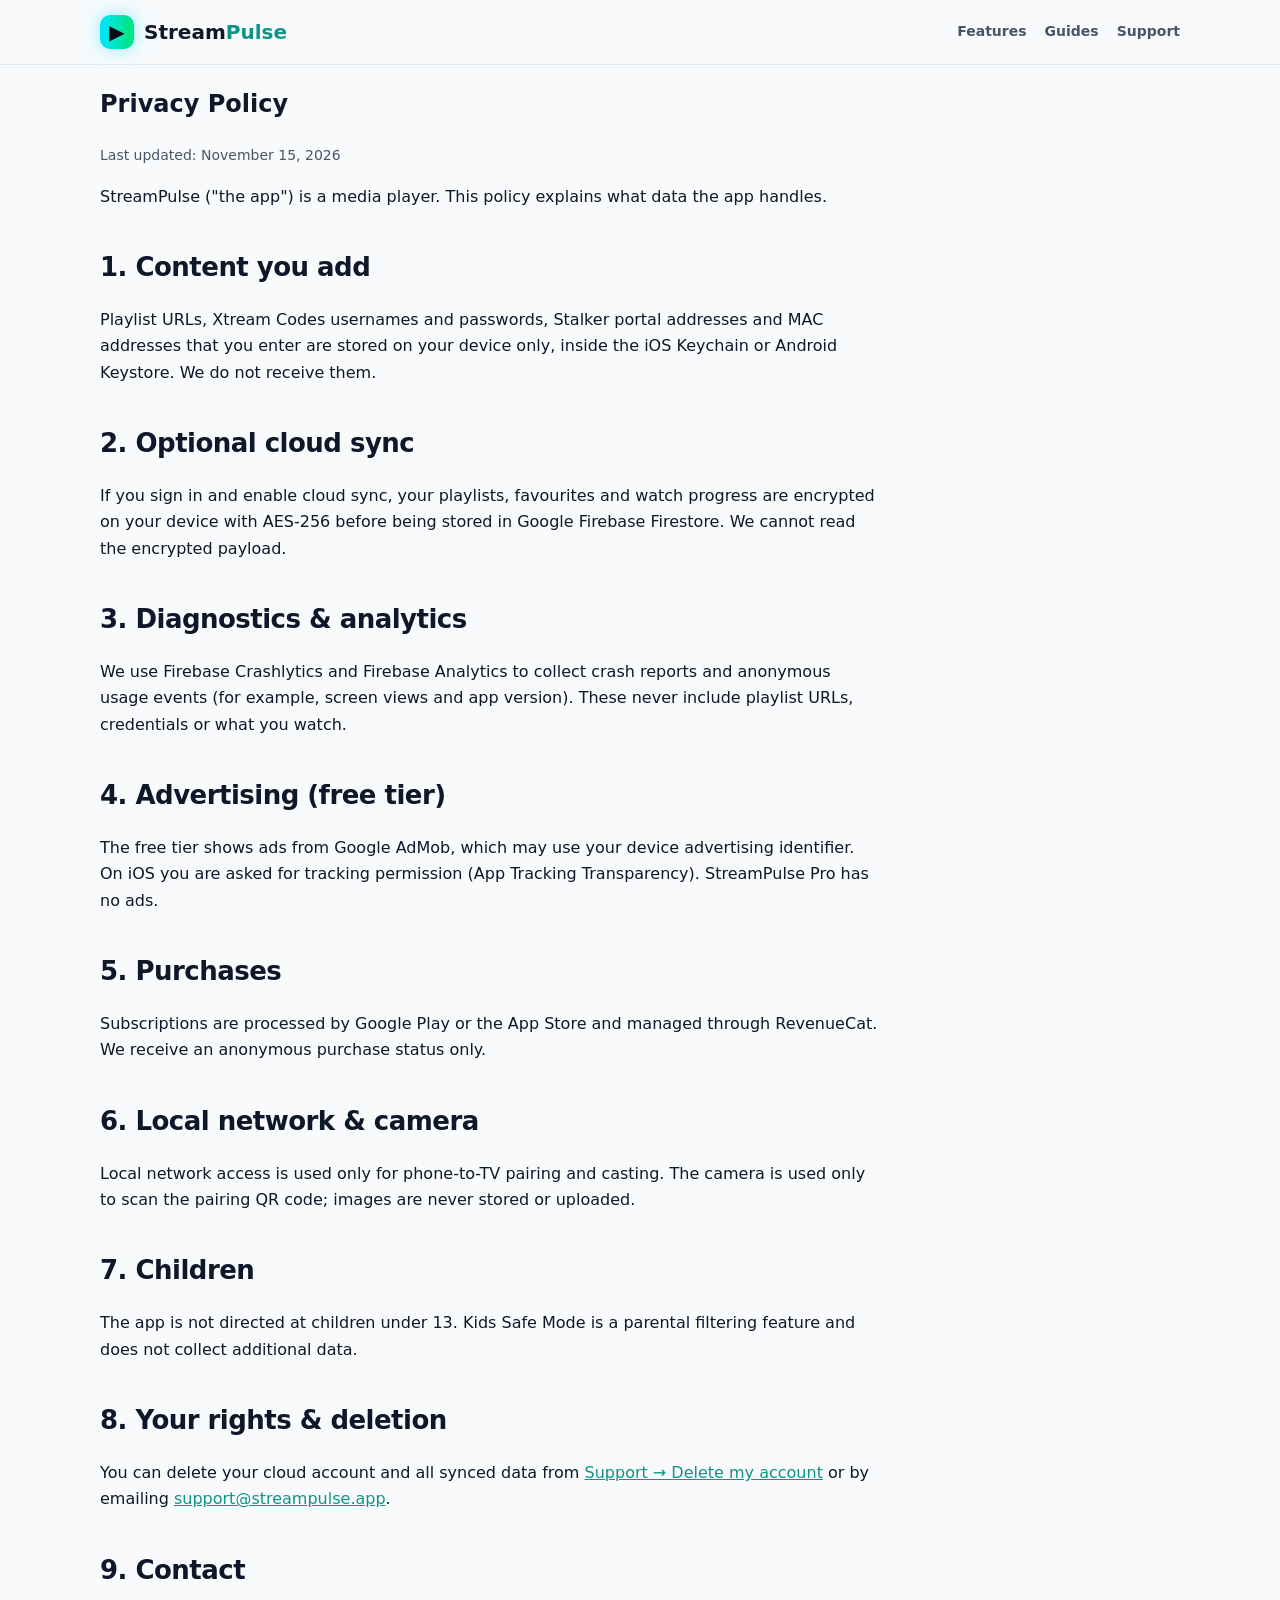
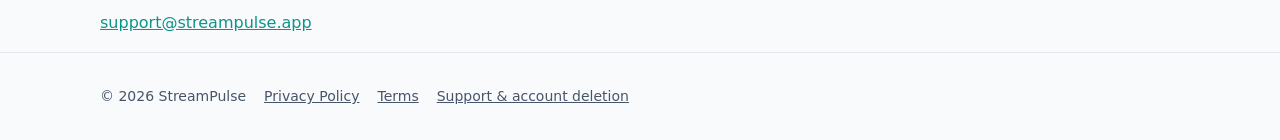
==== privacy-policy.html @ 14eb7f51 "StreamPulse website: landing page, guides, legal and store files Co-Authored-By: Claude Opus 5.5 <no" ====
<!doctype html>
<html lang="en"><head><meta charset="utf-8"><meta name="viewport" content="width=device-width,initial-scale=1">
<title>Privacy Policy | StreamPulse</title><meta name="description" content="How StreamPulse handles your data.">
<link rel="canonical" href="https://sunilkumar101.github.io/streampulse-web/privacy-policy.html"><meta name="theme-color" content="#080A0F">
<link rel="stylesheet" href="assets/site.css"></head><body>
<header class="top"><div class="wrap"><a class="brand" href="./"><i>▶</i><span>Stream<b>Pulse</b></span></a>
<nav><a href="./#features">Features</a><a href="guides/">Guides</a><a href="support.html">Support</a></nav></div></header>
<main class="wrap"><article>
<h1>Privacy Policy</h1><p class="legal">Last updated: November 15, 2026</p>
<p>StreamPulse ("the app") is a media player. This policy explains what data the app handles.</p>
<h2>1. Content you add</h2>
<p>Playlist URLs, Xtream Codes usernames and passwords, Stalker portal addresses and MAC addresses that you enter are stored on your device only, inside the iOS Keychain or Android Keystore. We do not receive them.</p>
<h2>2. Optional cloud sync</h2>
<p>If you sign in and enable cloud sync, your playlists, favourites and watch progress are encrypted on your device with AES-256 before being stored in Google Firebase Firestore. We cannot read the encrypted payload.</p>
<h2>3. Diagnostics &amp; analytics</h2>
<p>We use Firebase Crashlytics and Firebase Analytics to collect crash reports and anonymous usage events (for example, screen views and app version). These never include playlist URLs, credentials or what you watch.</p>
<h2>4. Advertising (free tier)</h2>
<p>The free tier shows ads from Google AdMob, which may use your device advertising identifier. On iOS you are asked for tracking permission (App Tracking Transparency). StreamPulse Pro has no ads.</p>
<h2>5. Purchases</h2>
<p>Subscriptions are processed by Google Play or the App Store and managed through RevenueCat. We receive an anonymous purchase status only.</p>
<h2>6. Local network &amp; camera</h2>
<p>Local network access is used only for phone-to-TV pairing and casting. The camera is used only to scan the pairing QR code; images are never stored or uploaded.</p>
<h2>7. Children</h2>
<p>The app is not directed at children under 13. Kids Safe Mode is a parental filtering feature and does not collect additional data.</p>
<h2>8. Your rights &amp; deletion</h2>
<p>You can delete your cloud account and all synced data from <a href="support.html#delete">Support → Delete my account</a> or by emailing <a href="mailto:support@streampulse.app">support@streampulse.app</a>.</p>
<h2>9. Contact</h2><p><a href="mailto:support@streampulse.app">support@streampulse.app</a></p>
</article></main>
<footer><div class="wrap"><span>© 2026 StreamPulse</span><a href="privacy-policy.html">Privacy Policy</a>
<a href="terms.html">Terms</a><a href="support.html">Support &amp; account deletion</a></div></footer></body></html>
---- assets/site.css ----
:root{--bg:#080A0F;--surface:#121621;--text:#F8FAFC;--muted:#94A3B8;--border:rgba(255,255,255,.08);--emerald:#00E676;--cyan:#00E5FF;--gold:#F5C518}
@media (prefers-color-scheme:light){:root{--bg:#F8FAFC;--surface:#FFFFFF;--text:#0F172A;--muted:#475569;--border:#E2E8F0;--emerald:#0D9488;--cyan:#0D9488}}
*{box-sizing:border-box}html{scroll-behavior:smooth}
body{margin:0;background:var(--bg);color:var(--text);font:16px/1.65 Inter,system-ui,-apple-system,Segoe UI,Roboto,sans-serif}
a{color:var(--cyan)}img{max-width:100%;height:auto}
.wrap{max-width:1120px;margin:0 auto;padding:0 20px}
header.top{position:sticky;top:0;z-index:5;background:color-mix(in srgb,var(--bg) 88%,transparent);backdrop-filter:blur(12px);border-bottom:1px solid var(--border)}
header.top .wrap{display:flex;align-items:center;gap:16px;height:64px}
.brand{display:flex;align-items:center;gap:10px;font-weight:800;font-size:20px;color:var(--text);text-decoration:none}
.brand i{width:34px;height:34px;border-radius:10px;background:linear-gradient(90deg,#00E5FF,#00E676);display:grid;place-items:center;color:#080A0F;font-style:normal;box-shadow:0 0 18px rgba(0,229,255,.45)}
.brand b{color:var(--cyan)}
nav{margin-left:auto;display:flex;gap:18px;flex-wrap:wrap}nav a{color:var(--muted);text-decoration:none;font-weight:600;font-size:14px}nav a:hover{color:var(--text)}
.hero{padding:72px 0 40px;background:radial-gradient(60% 50% at 70% 10%,rgba(180,83,9,.25),transparent 70%)}
.hero h1{font-size:clamp(34px,6vw,60px);line-height:1.08;margin:12px 0 16px;letter-spacing:-.03em}
.hero p.lead{font-size:19px;color:var(--muted);max-width:640px}
.pill{display:inline-flex;gap:8px;align-items:center;padding:6px 14px;border-radius:999px;background:var(--surface);border:1px solid var(--border);font-size:12px;font-weight:800;letter-spacing:.06em;color:var(--emerald)}
.cta{display:flex;gap:12px;flex-wrap:wrap;margin-top:28px}
.btn{display:inline-flex;align-items:center;gap:10px;padding:14px 24px;border-radius:999px;font-weight:800;text-decoration:none}
.btn.neon{background:linear-gradient(90deg,#00E5FF,#00E676);color:#080A0F;box-shadow:0 0 24px rgba(0,229,255,.35)}
.btn.ghost{border:1px solid var(--border);color:var(--text)}
.grid{display:grid;gap:16px;grid-template-columns:repeat(auto-fit,minmax(240px,1fr))}
.card{background:var(--surface);border:1px solid var(--border);border-radius:20px;padding:22px}
.card h3{margin:.2em 0 .4em}
.bento{border-radius:20px;padding:22px;color:#fff;min-height:140px}
.b1{background:linear-gradient(135deg,#B45309,#451A03)}.b2{background:linear-gradient(135deg,#1D4ED8,#172554)}.b3{background:linear-gradient(135deg,#7E22CE,#3B0764)}.b4{background:linear-gradient(135deg,#BE123C,#4C0519)}.b5{background:linear-gradient(135deg,#047857,#064E3B)}
section{padding:48px 0}h2{font-size:clamp(26px,4vw,38px);letter-spacing:-.02em;margin:0 0 18px}
details{background:var(--surface);border:1px solid var(--border);border-radius:16px;padding:16px 20px;margin:10px 0}summary{cursor:pointer;font-weight:700}
.legal{color:var(--muted);font-size:14px}
article{max-width:780px}article h2{font-size:26px;margin-top:36px}
table{width:100%;border-collapse:collapse}th,td{text-align:left;padding:10px;border-bottom:1px solid var(--border)}
form label{display:block;font-weight:600;margin-top:14px}form input,form textarea,form select{width:100%;padding:12px;border-radius:12px;border:1px solid var(--border);background:var(--bg);color:var(--text);font:inherit}
footer{border-top:1px solid var(--border);padding:32px 0;color:var(--muted);font-size:14px}footer .wrap{display:flex;gap:18px;flex-wrap:wrap}footer a{color:var(--muted)}
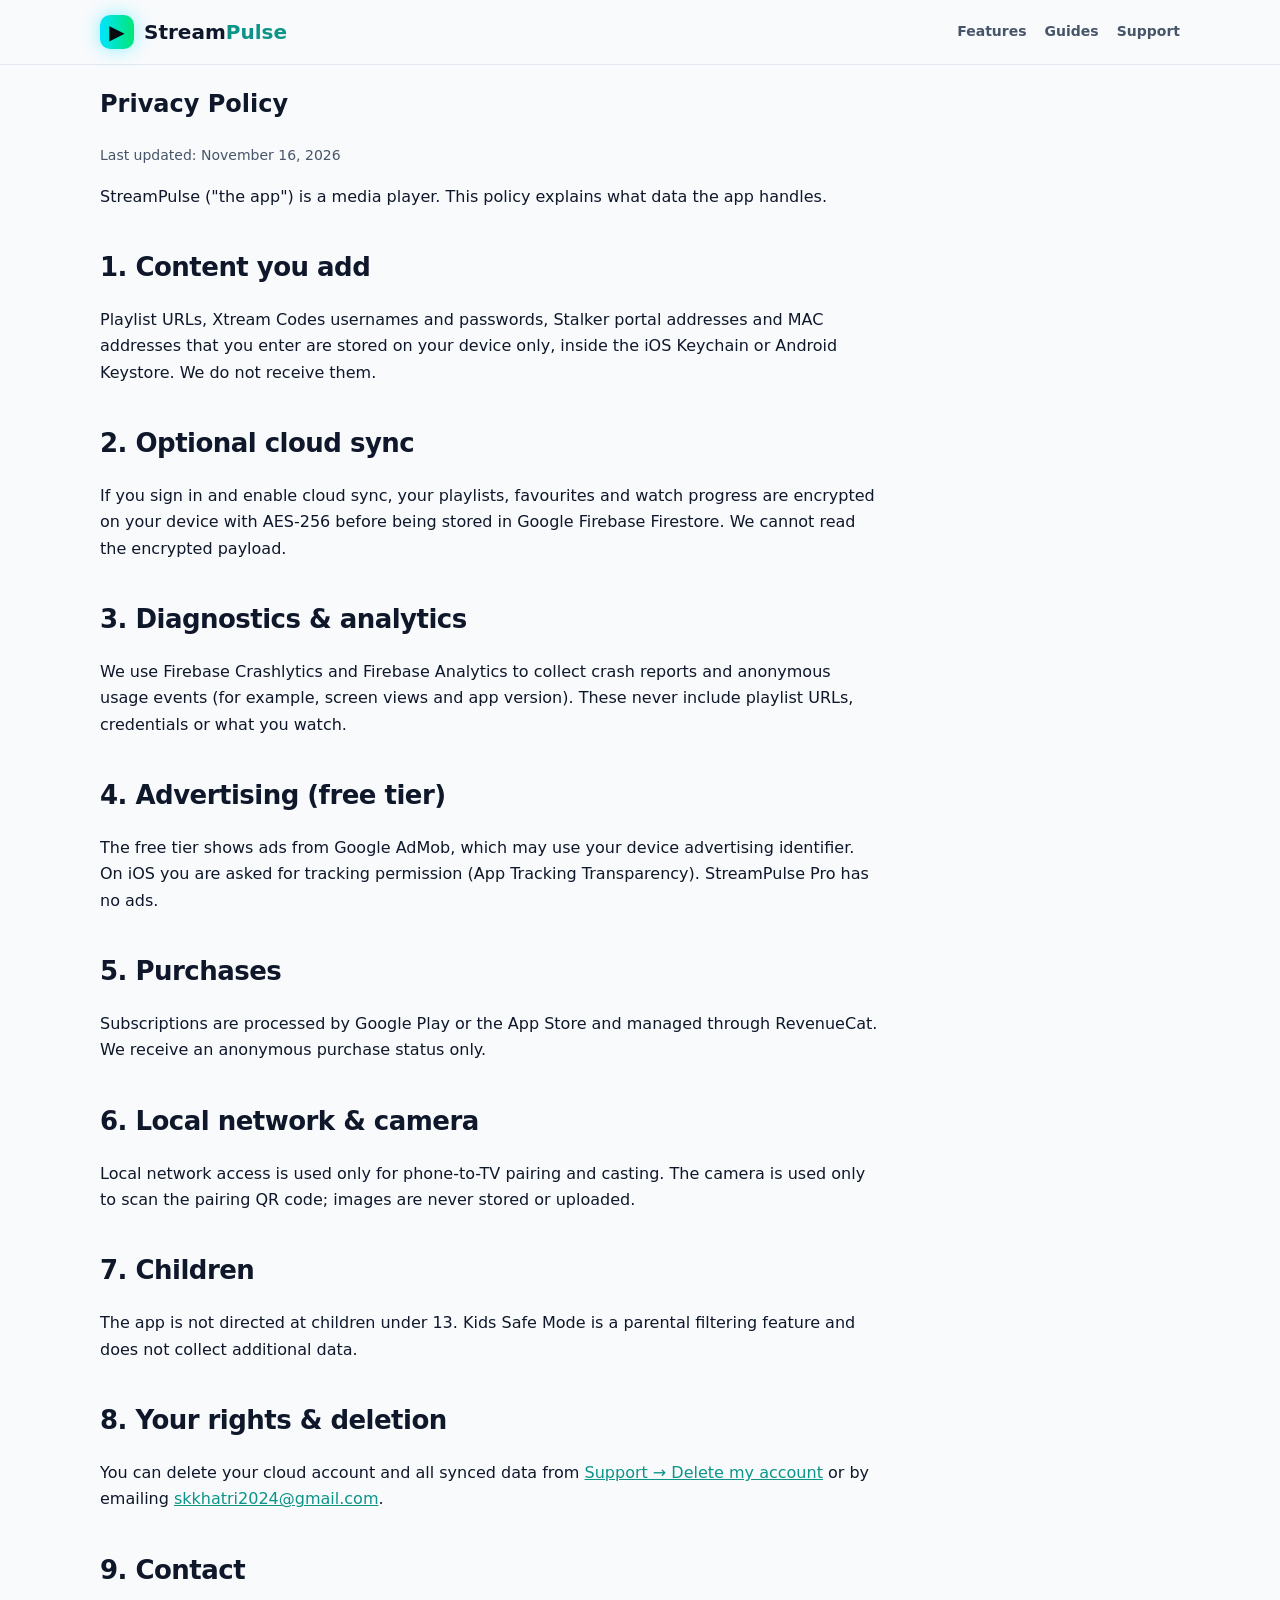
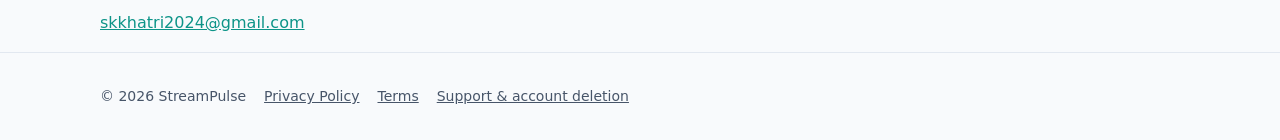
==== commit 7efa65cb: "Set real support contact and AdMob publisher ID Privacy, terms and support pages (including the acco" ====
--- a/privacy-policy.html
+++ b/privacy-policy.html
@@ -6,7 +6,7 @@
 <header class="top"><div class="wrap"><a class="brand" href="./"><i>▶</i><span>Stream<b>Pulse</b></span></a>
 <nav><a href="./#features">Features</a><a href="guides/">Guides</a><a href="support.html">Support</a></nav></div></header>
 <main class="wrap"><article>
-<h1>Privacy Policy</h1><p class="legal">Last updated: November 15, 2026</p>
+<h1>Privacy Policy</h1><p class="legal">Last updated: November 16, 2026</p>
 <p>StreamPulse ("the app") is a media player. This policy explains what data the app handles.</p>
 <h2>1. Content you add</h2>
 <p>Playlist URLs, Xtream Codes usernames and passwords, Stalker portal addresses and MAC addresses that you enter are stored on your device only, inside the iOS Keychain or Android Keystore. We do not receive them.</p>
@@ -23,8 +23,8 @@
 <h2>7. Children</h2>
 <p>The app is not directed at children under 13. Kids Safe Mode is a parental filtering feature and does not collect additional data.</p>
 <h2>8. Your rights &amp; deletion</h2>
-<p>You can delete your cloud account and all synced data from <a href="support.html#delete">Support → Delete my account</a> or by emailing <a href="mailto:support@streampulse.app">support@streampulse.app</a>.</p>
-<h2>9. Contact</h2><p><a href="mailto:support@streampulse.app">support@streampulse.app</a></p>
+<p>You can delete your cloud account and all synced data from <a href="support.html#delete">Support → Delete my account</a> or by emailing <a href="mailto:skkhatri2024@gmail.com">skkhatri2024@gmail.com</a>.</p>
+<h2>9. Contact</h2><p><a href="mailto:skkhatri2024@gmail.com">skkhatri2024@gmail.com</a></p>
 </article></main>
 <footer><div class="wrap"><span>© 2026 StreamPulse</span><a href="privacy-policy.html">Privacy Policy</a>
 <a href="terms.html">Terms</a><a href="support.html">Support &amp; account deletion</a></div></footer></body></html>
